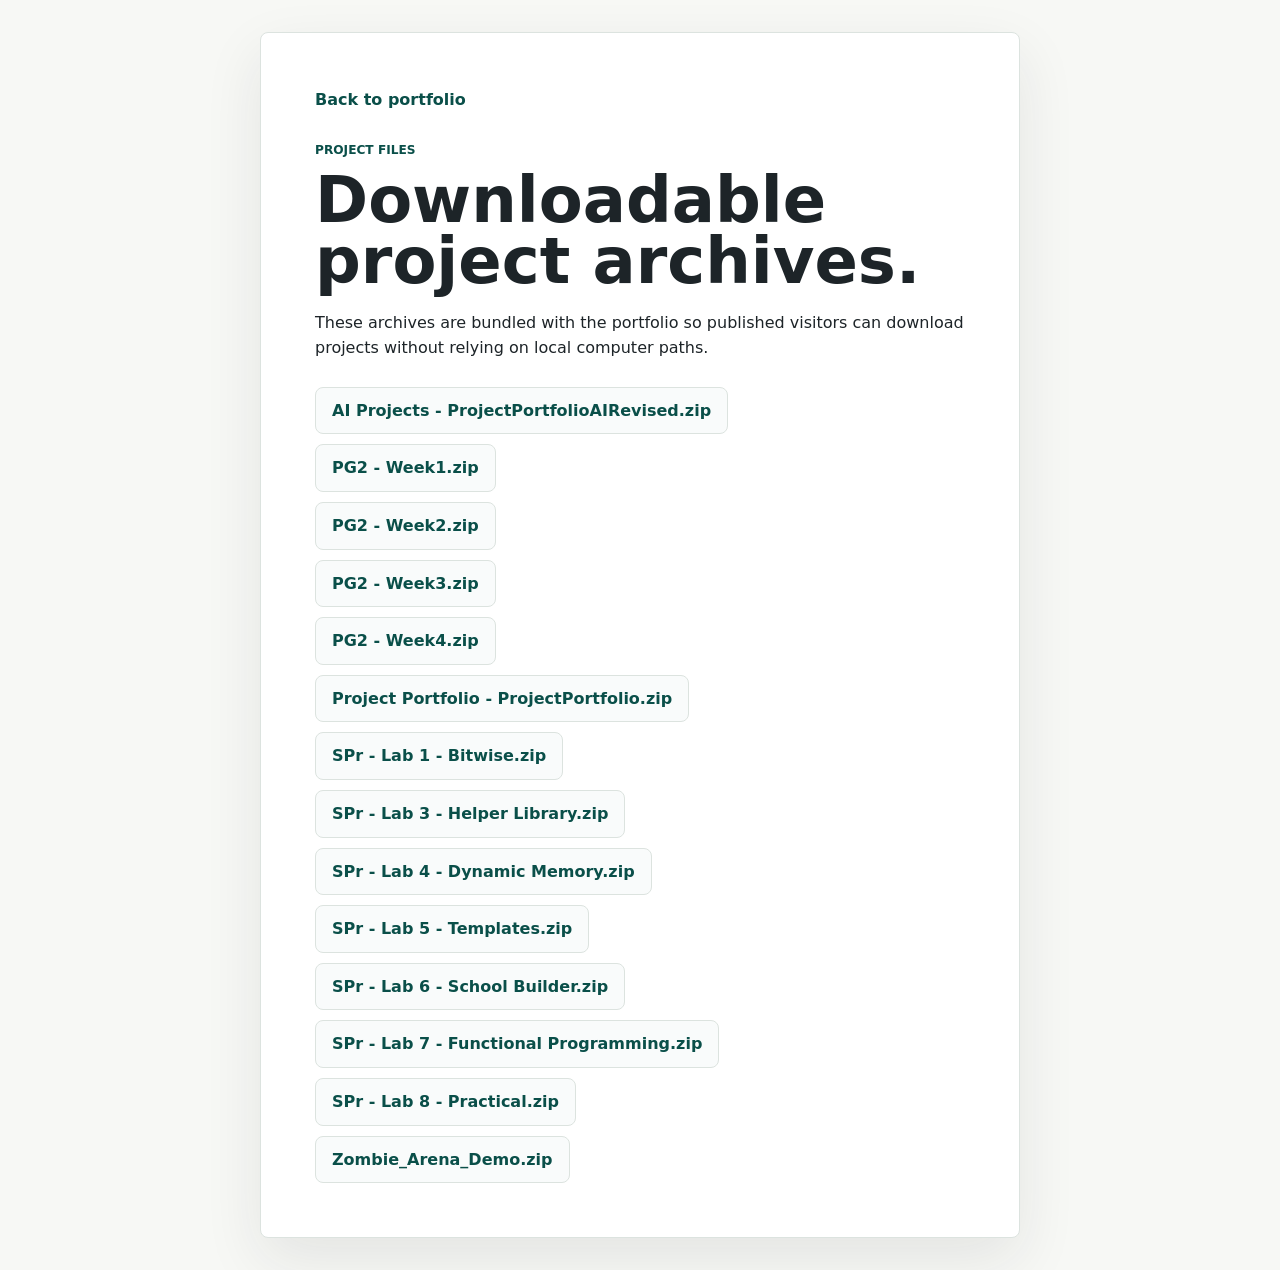
==== assets/zips/index.html @ 71ac12a7 "Initial portfolio website" ====
<!doctype html>
<html lang="en">
  <head>
    <meta charset="utf-8">
    <meta name="viewport" content="width=device-width, initial-scale=1">
    <title>Project Files | Noah Hardy</title>
    <link rel="stylesheet" href="../../styles.css">
  </head>
  <body class="asset-page">
    <main class="asset-shell">
      <a class="back-link" href="../../index.html">Back to portfolio</a>
      <p class="eyebrow">Project Files</p>
      <h1>Downloadable project archives.</h1>
      <p>
        These archives are bundled with the portfolio so published visitors can
        download projects without relying on local computer paths.
      </p>
      <div class="asset-list">
        <a href="AI_Projects/ProjectPortfolioAIRevised.zip" download>AI Projects - ProjectPortfolioAIRevised.zip</a>
        <a href="PG2/Week1.zip" download>PG2 - Week1.zip</a>
        <a href="PG2/Week2.zip" download>PG2 - Week2.zip</a>
        <a href="PG2/Week3.zip" download>PG2 - Week3.zip</a>
        <a href="PG2/Week4.zip" download>PG2 - Week4.zip</a>
        <a href="Project_Portfolio/ProjectPortfolio.zip" download>Project Portfolio - ProjectPortfolio.zip</a>
        <a href="SPr/Lab%201%20-%20Bitwise.zip" download>SPr - Lab 1 - Bitwise.zip</a>
        <a href="SPr/Lab%203%20-%20Helper%20Library.zip" download>SPr - Lab 3 - Helper Library.zip</a>
        <a href="SPr/Lab%204%20-%20Dynamic%20Memory.zip" download>SPr - Lab 4 - Dynamic Memory.zip</a>
        <a href="SPr/Lab%205%20-%20Templates.zip" download>SPr - Lab 5 - Templates.zip</a>
        <a href="SPr/Lab%206%20-%20School%20Builder.zip" download>SPr - Lab 6 - School Builder.zip</a>
        <a href="SPr/Lab%207%20-%20Functional%20Programming.zip" download>SPr - Lab 7 - Functional Programming.zip</a>
        <a href="SPr/Lab%208%20-%20Practical.zip" download>SPr - Lab 8 - Practical.zip</a>
        <a href="Zombie_Arena_Demo.zip" download>Zombie_Arena_Demo.zip</a>
      </div>
    </main>
  </body>
</html>
---- styles.css ----
:root {
  color-scheme: light;
  --bg: #f7f8f5;
  --surface: #ffffff;
  --ink: #1d2428;
  --muted: #5d686d;
  --line: #dce3df;
  --accent: #0d6f63;
  --accent-strong: #0a4f49;
  --gold: #b87918;
  --blue: #345a86;
  --shadow: 0 22px 60px rgba(29, 36, 40, 0.09);
}

* {
  box-sizing: border-box;
}

html {
  scroll-behavior: smooth;
}

body {
  margin: 0;
  background: var(--bg);
  color: var(--ink);
  font-family:
    Inter, ui-sans-serif, system-ui, -apple-system, BlinkMacSystemFont, "Segoe UI",
    sans-serif;
  line-height: 1.6;
}

body.is-lightbox-open {
  overflow: hidden;
}

a {
  color: inherit;
  text-decoration: none;
}

.site-header {
  position: sticky;
  top: 0;
  z-index: 10;
  display: flex;
  align-items: center;
  justify-content: space-between;
  gap: 24px;
  padding: 18px clamp(20px, 5vw, 72px);
  background: rgba(247, 248, 245, 0.92);
  border-bottom: 1px solid rgba(220, 227, 223, 0.9);
  backdrop-filter: blur(14px);
}

.brand {
  display: inline-flex;
  align-items: center;
  gap: 10px;
  font-weight: 800;
}

.brand-mark {
  display: grid;
  width: 38px;
  height: 38px;
  place-items: center;
  background: var(--ink);
  color: #fff;
  border-radius: 8px;
  font-size: 0.82rem;
}

.site-nav {
  display: flex;
  align-items: center;
  gap: clamp(14px, 2.5vw, 30px);
  color: var(--muted);
  font-weight: 650;
}

.site-nav a:hover,
.project-links a:hover,
.contact-links a:hover,
.link-button:hover {
  color: var(--accent);
}

.hero {
  display: grid;
  grid-template-columns: minmax(0, 1.35fr) minmax(280px, 0.65fr);
  gap: clamp(28px, 5vw, 64px);
  align-items: center;
  min-height: min(720px, calc(100vh - 76px));
  padding: clamp(42px, 6vw, 76px) clamp(20px, 5vw, 72px) clamp(34px, 5vw, 58px);
}

.hero-copy {
  max-width: 840px;
}

.eyebrow,
.project-type,
.panel-label {
  margin: 0 0 10px;
  color: var(--accent-strong);
  font-size: 0.76rem;
  font-weight: 800;
  letter-spacing: 0;
  text-transform: uppercase;
}

h1,
h2,
h3,
p {
  margin-top: 0;
}

h1 {
  max-width: 820px;
  margin-bottom: 18px;
  font-size: clamp(3rem, 6.5vw, 5.8rem);
  line-height: 0.95;
  letter-spacing: 0;
}

h2 {
  margin-bottom: 14px;
  font-size: clamp(1.8rem, 3.3vw, 3.2rem);
  line-height: 1.05;
  letter-spacing: 0;
}

h3 {
  margin-bottom: 10px;
  font-size: 1.22rem;
  line-height: 1.2;
}

.hero-text,
.section-heading p,
.profile-copy p {
  max-width: 700px;
  color: var(--muted);
  font-size: 1.08rem;
}

.hero-actions,
.contact-links,
.project-links {
  display: flex;
  flex-wrap: wrap;
  gap: 12px;
  align-items: center;
}

.button,
.contact-links a,
.project-links a,
.link-button {
  display: inline-flex;
  min-height: 44px;
  align-items: center;
  justify-content: center;
  border: 1px solid var(--line);
  border-radius: 8px;
  padding: 10px 16px;
  color: inherit;
  font: inherit;
  font-weight: 750;
  cursor: pointer;
}

.button.primary {
  background: var(--accent);
  border-color: var(--accent);
  color: #fff;
}

.button.secondary,
.contact-links a,
.project-links a,
.link-button {
  background: var(--surface);
}

.link-button.is-copied {
  border-color: rgba(13, 111, 99, 0.34);
  color: var(--accent-strong);
}

.hero-panel {
  display: grid;
  gap: 1px;
  overflow: hidden;
  background: var(--line);
  border: 1px solid var(--line);
  border-radius: 8px;
  box-shadow: var(--shadow);
}

.hero-panel > div {
  padding: 22px;
  background: var(--surface);
}

.hero-panel strong {
  display: block;
  font-size: 1.05rem;
  line-height: 1.3;
}

.section {
  padding: clamp(40px, 5vw, 68px) clamp(20px, 5vw, 72px);
  border-top: 1px solid var(--line);
}

.section-heading {
  margin-bottom: 24px;
}

.project-grid {
  display: flex;
  gap: 20px;
  overflow-x: auto;
  padding: 0 0 18px;
  scroll-snap-type: x proximity;
  scrollbar-color: rgba(13, 111, 99, 0.35) transparent;
}

.project-card {
  flex: 0 0 calc((100% - 40px) / 3);
  overflow: hidden;
  background: var(--surface);
  border: 1px solid var(--line);
  border-radius: 8px;
  box-shadow: 0 12px 34px rgba(29, 36, 40, 0.05);
  scroll-snap-align: start;
}

.project-media {
  position: relative;
}

.project-media img,
.project-video img,
.project-card > .project-image {
  cursor: zoom-in;
}

.media-placeholder {
  display: grid;
  min-height: 150px;
  place-items: center;
  background:
    linear-gradient(135deg, rgba(13, 111, 99, 0.12), rgba(52, 90, 134, 0.13)),
    repeating-linear-gradient(
      45deg,
      rgba(29, 36, 40, 0.08) 0,
      rgba(29, 36, 40, 0.08) 1px,
      transparent 1px,
      transparent 12px
    );
  color: var(--muted);
  font-weight: 800;
}

.project-image {
  display: block;
  width: 100%;
  height: 170px;
  object-fit: cover;
  background: #11191c;
}

.gallery-button {
  position: absolute;
  right: 12px;
  bottom: 12px;
  min-height: 34px;
  border: 1px solid rgba(255, 255, 255, 0.56);
  border-radius: 999px;
  padding: 6px 11px;
  background: rgba(255, 255, 255, 0.93);
  color: var(--ink);
  font: inherit;
  font-size: 0.82rem;
  font-weight: 850;
  cursor: pointer;
  box-shadow: 0 10px 24px rgba(0, 0, 0, 0.2);
}

.image-lightbox[hidden] {
  display: none;
}

.image-lightbox {
  position: fixed;
  inset: 0;
  z-index: 50;
  display: grid;
  place-items: center;
  padding: clamp(16px, 4vw, 42px);
}

.lightbox-backdrop {
  position: absolute;
  inset: 0;
  background: rgba(12, 18, 20, 0.78);
}

.lightbox-dialog {
  position: relative;
  z-index: 1;
  display: grid;
  grid-template-columns: auto minmax(0, 1fr) auto;
  gap: 14px;
  width: min(1120px, 100%);
  max-height: min(820px, 92vh);
  align-items: center;
  padding: clamp(16px, 3vw, 28px);
  background: #fbfcfb;
  border: 1px solid rgba(255, 255, 255, 0.34);
  border-radius: 8px;
  box-shadow: 0 28px 80px rgba(0, 0, 0, 0.34);
}

.lightbox-dialog img {
  grid-column: 2;
  display: block;
  width: 100%;
  max-height: calc(92vh - 150px);
  object-fit: contain;
  background: #11191c;
  border-radius: 6px;
}

.lightbox-close {
  position: absolute;
  top: 14px;
  right: 14px;
}

.lightbox-close,
.lightbox-nav {
  min-height: 40px;
  border: 1px solid var(--line);
  border-radius: 8px;
  padding: 8px 12px;
  background: var(--surface);
  color: var(--ink);
  font: inherit;
  font-weight: 800;
  cursor: pointer;
}

.lightbox-nav[hidden] {
  display: none;
}

.lightbox-prev {
  grid-column: 1;
}

.lightbox-next {
  grid-column: 3;
}

.lightbox-count {
  grid-column: 1 / -1;
  margin: 0;
  color: var(--muted);
  text-align: center;
  font-weight: 750;
}

.project-video {
  margin-bottom: 0;
  border: 0;
  border-bottom: 1px solid var(--line);
  border-radius: 0;
}

.project-video span {
  left: 14px;
  bottom: 14px;
  min-height: 38px;
  padding: 8px 13px;
  font-size: 0.9rem;
}

.project-body {
  padding: 20px;
}

.project-body p {
  color: var(--muted);
}

.tag-list {
  display: flex;
  flex-wrap: wrap;
  gap: 8px;
  padding: 0;
  margin: 18px 0;
  list-style: none;
}

.tag-list li {
  border: 1px solid var(--line);
  border-radius: 999px;
  padding: 5px 10px;
  background: #f8faf8;
  color: var(--muted);
  font-size: 0.86rem;
  font-weight: 700;
}

.split-section {
  display: grid;
  grid-template-columns: minmax(0, 0.95fr) minmax(300px, 1.05fr);
  gap: clamp(28px, 5vw, 64px);
}

.portfolio-showcase {
  background:
    linear-gradient(180deg, rgba(13, 111, 99, 0.06), transparent 42%),
    var(--bg);
}

.portfolio-intro {
  max-width: 760px;
  margin-bottom: 16px;
}

.portfolio-intro h2 {
  max-width: 720px;
  margin-bottom: 8px;
  font-size: clamp(1.55rem, 2.4vw, 2.3rem);
  line-height: 1.02;
  text-transform: none;
}

.title-smallcaps {
  font-size: 0.82em;
  font-variant-caps: small-caps;
  text-transform: uppercase;
}

.drop-letter {
  display: inline-block;
  margin-right: 3px;
  color: #7a1f2b;
  font-family: Georgia, "Times New Roman", serif;
  font-size: 1.85em;
  font-weight: 900;
  line-height: 0.62;
  text-shadow:
    1px 1px 0 rgba(184, 121, 24, 0.24),
    0 8px 18px rgba(122, 31, 43, 0.26);
  vertical-align: -0.13em;
}

.portfolio-intro p:last-child {
  max-width: 650px;
  margin-bottom: 0;
  color: var(--muted);
  font-size: 0.98rem;
}

.showcase-grid {
  display: grid;
  grid-template-columns: minmax(0, 1.25fr) minmax(300px, 0.75fr);
  gap: 18px;
  align-items: start;
}

.portfolio-main {
  display: grid;
  gap: 14px;
}

.portfolio-support {
  display: grid;
  gap: 18px;
}

.portfolio-support article,
.featured-project {
  background: var(--surface);
  border: 1px solid var(--line);
  border-radius: 8px;
  padding: 20px;
}

.portfolio-support article {
  display: flex;
  flex-direction: column;
  justify-content: center;
}

.feature-list {
  display: grid;
  gap: 14px;
}

.feature-list article,
.professional-section,
.contact-card {
  background: var(--surface);
  border: 1px solid var(--line);
  border-radius: 8px;
  padding: 22px;
}

.feature-list p {
  margin: 0;
  color: var(--muted);
}

.featured-project {
  display: grid;
  grid-template-columns: minmax(320px, 0.9fr) minmax(280px, 1fr);
  gap: 18px 22px;
  align-items: start;
  border-color: rgba(13, 111, 99, 0.28);
  box-shadow: 0 18px 42px rgba(13, 111, 99, 0.08);
}

.featured-project .tag-list {
  margin-bottom: 0;
}

.featured-copy h3 {
  margin-bottom: 10px;
  font-size: clamp(1.8rem, 2.8vw, 2.45rem);
  line-height: 1.05;
}

.featured-copy p:not(.project-type) {
  margin-bottom: 16px;
  color: var(--muted);
}

.featured-download {
  grid-column: 1 / -1;
  justify-content: center;
  margin-top: clamp(10px, 2.5vw, 28px);
}

.featured-download a {
  min-width: 230px;
  min-height: 48px;
  border-color: rgba(13, 111, 99, 0.34);
  background: #f9fbfb;
  color: var(--accent-strong);
  box-shadow: 0 14px 30px rgba(13, 111, 99, 0.1);
}

.portfolio-support h3 {
  margin-bottom: 10px;
  font-size: 1.26rem;
}

.portfolio-support p:not(.project-type) {
  color: var(--muted);
}

.video-preview {
  position: relative;
  display: block;
  overflow: hidden;
  width: 100%;
  margin-bottom: 0;
  border: 1px solid var(--line);
  border-radius: 8px;
  background: #11191c;
  aspect-ratio: 16 / 9;
}

.video-preview img {
  width: 100%;
  height: 100%;
  object-fit: cover;
  opacity: 0.82;
  transition: transform 180ms ease, opacity 180ms ease;
}

.video-preview span {
  position: absolute;
  left: 16px;
  bottom: 16px;
  display: inline-flex;
  min-height: 40px;
  align-items: center;
  border-radius: 999px;
  padding: 9px 14px;
  background: rgba(255, 255, 255, 0.94);
  color: var(--ink);
  font-weight: 850;
  font-size: 0.94rem;
  box-shadow: 0 14px 34px rgba(0, 0, 0, 0.22);
}

.video-preview:hover img {
  transform: scale(1.03);
  opacity: 0.95;
}

.professional-section {
  display: grid;
  grid-template-columns: minmax(0, 1.1fr) minmax(300px, 0.9fr);
  gap: clamp(20px, 4vw, 44px);
  align-items: center;
  margin: clamp(28px, 4vw, 48px) clamp(20px, 5vw, 72px) 0;
  background:
    linear-gradient(90deg, rgba(29, 36, 40, 0.04), transparent 45%),
    var(--surface);
}

.profile-copy h2 {
  max-width: 780px;
  margin-bottom: 12px;
  font-size: clamp(1.65rem, 3vw, 2.8rem);
}

.profile-copy p:last-child {
  max-width: 760px;
  margin-bottom: 0;
  color: var(--muted);
}

.contact-card {
  background: #f9fbfb;
}

.contact-card h3 {
  margin-bottom: 16px;
}

.site-footer {
  display: flex;
  align-items: center;
  justify-content: space-between;
  gap: 20px;
  padding: 22px clamp(20px, 5vw, 72px);
  color: var(--muted);
  border-top: 0;
}

.footer-signal {
  display: inline-flex;
  align-items: center;
  min-height: 36px;
  border: 1px solid rgba(13, 111, 99, 0.22);
  border-radius: 999px;
  padding: 6px 14px;
  background:
    linear-gradient(90deg, rgba(13, 111, 99, 0.1), rgba(184, 121, 24, 0.1)),
    #fff;
  color: var(--accent-strong);
  font-family: "SFMono-Regular", Consolas, "Liberation Mono", monospace;
  font-size: 0.82rem;
  font-weight: 800;
  box-shadow: 0 12px 30px rgba(13, 111, 99, 0.08);
}

.asset-page {
  min-height: 100vh;
  display: grid;
  place-items: center;
  padding: 32px;
}

.asset-shell {
  width: min(760px, 100%);
  padding: clamp(28px, 5vw, 54px);
  background: var(--surface);
  border: 1px solid var(--line);
  border-radius: 8px;
  box-shadow: var(--shadow);
}

.asset-shell h1 {
  margin-bottom: 18px;
  font-size: clamp(2.2rem, 5vw, 4.4rem);
}

.asset-shell p:last-child {
  margin-bottom: 0;
  color: var(--muted);
}

.back-link {
  display: inline-flex;
  margin-bottom: 28px;
  color: var(--accent-strong);
  font-weight: 800;
}

.asset-list {
  display: grid;
  gap: 10px;
  margin-top: 26px;
}

.asset-list a {
  display: inline-flex;
  width: fit-content;
  min-height: 44px;
  align-items: center;
  border: 1px solid var(--line);
  border-radius: 8px;
  padding: 10px 16px;
  background: #f9fbfb;
  color: var(--accent-strong);
  font-weight: 800;
}

.archive-links {
  display: flex;
  flex-wrap: wrap;
  gap: 8px;
  margin-top: 18px;
}

.archive-links a {
  display: inline-flex;
  min-height: 36px;
  align-items: center;
  border: 1px solid var(--line);
  border-radius: 999px;
  padding: 7px 11px;
  background: #f9fbfb;
  color: var(--accent-strong);
  font-size: 0.84rem;
  font-weight: 800;
}

.archive-card code {
  color: var(--accent-strong);
  font-family: "SFMono-Regular", Consolas, "Liberation Mono", monospace;
  font-size: 0.9em;
}

.asset-video-section {
  margin-top: 32px;
  padding-top: 26px;
  border-top: 1px solid var(--line);
}

.asset-video-section h2 {
  font-size: clamp(1.5rem, 3vw, 2.4rem);
}

.asset-video-section a {
  color: var(--accent-strong);
  font-weight: 800;
}

.resume-page {
  place-items: start center;
  background:
    linear-gradient(rgba(13, 111, 99, 0.04) 1px, transparent 1px),
    linear-gradient(90deg, rgba(52, 90, 134, 0.045) 1px, transparent 1px),
    linear-gradient(135deg, rgba(122, 31, 43, 0.08), transparent 36%),
    var(--bg);
  background-size: 28px 28px, 28px 28px, auto, auto;
}

.resume-shell {
  width: min(1180px, 100%);
  padding: clamp(24px, 4vw, 46px);
  background:
    linear-gradient(135deg, rgba(13, 111, 99, 0.055), transparent 32%),
    linear-gradient(315deg, rgba(122, 31, 43, 0.08), transparent 36%),
    var(--surface);
}

.resume-hero {
  display: grid;
  grid-template-columns: minmax(0, 1.3fr) minmax(300px, 0.7fr);
  gap: clamp(24px, 4vw, 46px);
  align-items: stretch;
  padding: clamp(24px, 4vw, 42px);
  background:
    linear-gradient(135deg, rgba(255, 255, 255, 0.84), rgba(249, 251, 251, 0.94)),
    repeating-linear-gradient(90deg, rgba(13, 111, 99, 0.06) 0 1px, transparent 1px 18px);
  border: 1px solid rgba(13, 111, 99, 0.2);
  border-radius: 8px;
  box-shadow: 0 20px 60px rgba(29, 36, 40, 0.08);
}

.resume-kicker,
.resume-section-label,
.resume-metric span,
.resume-project-grid span {
  display: block;
  margin: 0 0 10px;
  color: #7a1f2b;
  font-size: 0.76rem;
  font-weight: 900;
  letter-spacing: 0;
  text-transform: uppercase;
}

.resume-hero h1 {
  max-width: none;
  margin-bottom: 28px;
  color: var(--ink);
  font-size: clamp(4rem, 9vw, 8rem);
  line-height: 0.88;
}

.resume-title {
  display: flex;
  min-height: 150px;
  max-width: 820px;
  align-items: center;
  border-left: 5px solid #7a1f2b;
  padding: 18px 22px;
  background:
    linear-gradient(90deg, rgba(122, 31, 43, 0.07), rgba(13, 111, 99, 0.06)),
    rgba(249, 251, 251, 0.82);
  color: var(--accent-strong);
  font-family: Consolas, "Cascadia Code", "Courier New", monospace;
  font-size: clamp(1.25rem, 2.2vw, 1.9rem);
  font-weight: 700;
  line-height: 1.45;
}

.resume-target-strip span {
  min-height: 44px;
  border: 1px solid rgba(13, 111, 99, 0.22);
  border-radius: 999px;
  padding: 10px 14px;
  background: #f9fbfb;
  color: var(--accent-strong);
  font-size: 0.9rem;
  font-weight: 800;
}

.resume-contact-panel {
  display: grid;
  position: relative;
  overflow: hidden;
  align-content: start;
  gap: 14px;
  min-height: 420px;
  padding: 22px;
  background:
    linear-gradient(115deg, transparent 0%, rgba(255, 255, 255, 0.13) 18%, transparent 34%) 0 0 / 240% 100%,
    repeating-linear-gradient(135deg, rgba(255, 255, 255, 0.04) 0 1px, transparent 1px 18px),
    linear-gradient(180deg, rgba(24, 50, 71, 0.97), rgba(29, 36, 40, 0.94)),
    #1d2428;
  border: 1px solid rgba(255, 255, 255, 0.1);
  border-radius: 8px;
  box-shadow: inset 0 0 0 1px rgba(255, 255, 255, 0.05);
  animation: resume-panel-shimmer 8s linear infinite;
}

.resume-contact-panel p {
  margin: 0 0 16px;
  color: #f4d7a1;
  font-family: "Segoe Script", "Brush Script MT", "Lucida Handwriting", cursive;
  font-size: clamp(1.7rem, 3vw, 2.5rem);
  font-weight: 700;
  line-height: 1;
  text-shadow: 0 12px 28px rgba(0, 0, 0, 0.28);
}

.resume-contact-button {
  position: relative;
  display: grid;
  gap: 2px;
  width: 100%;
  overflow-wrap: anywhere;
  appearance: none;
  border: 1px solid rgba(244, 215, 161, 0.42);
  border-radius: 8px;
  padding: 12px 14px;
  background:
    linear-gradient(135deg, rgba(244, 215, 161, 0.16), rgba(255, 255, 255, 0.06)),
    rgba(255, 255, 255, 0.05);
  color: #f7f8f5;
  font: inherit;
  text-align: left;
  text-decoration: none;
  cursor: pointer;
  box-shadow: 0 14px 30px rgba(0, 0, 0, 0.2);
  transition: border-color 160ms ease, transform 160ms ease;
}

.resume-contact-button span {
  color: #f4d7a1;
  font-size: 0.72rem;
  font-weight: 900;
  text-transform: uppercase;
}

.resume-contact-button strong {
  color: #f7f8f5;
  font-family: Consolas, "Cascadia Code", "Courier New", monospace;
  font-size: 0.9rem;
  line-height: 1.3;
}

.resume-contact-button:hover,
.resume-contact-button.is-copied {
  border-color: rgba(244, 215, 161, 0.78);
  transform: translateY(-1px);
}

.resume-panel,
.resume-metric {
  background: rgba(255, 255, 255, 0.92);
  border: 1px solid var(--line);
  border-radius: 8px;
  box-shadow: 0 16px 42px rgba(29, 36, 40, 0.06);
}

.resume-panel {
  margin-top: 18px;
  padding: clamp(22px, 3vw, 32px);
}

.resume-profile h2,
.resume-panel h2 {
  max-width: 780px;
  margin-bottom: 12px;
  font-size: clamp(1.65rem, 3vw, 2.7rem);
  line-height: 1.02;
}

.resume-panel p {
  max-width: 820px;
  color: var(--muted);
}

.resume-dashboard {
  display: grid;
  grid-template-columns: repeat(3, minmax(0, 1fr));
  gap: 14px;
  margin-top: 18px;
}

.resume-metric {
  padding: 20px;
}

.resume-metric strong {
  display: block;
  margin-bottom: 8px;
  font-size: 1.18rem;
  line-height: 1.15;
}

.resume-metric p {
  margin: 0;
  color: var(--muted);
}

.resume-two-column {
  display: grid;
  grid-template-columns: minmax(0, 1.15fr) minmax(300px, 0.85fr);
  gap: 18px;
  align-items: stretch;
}

.resume-skill-lanes {
  display: grid;
  gap: 18px;
}

.resume-skill-lanes h3 {
  margin-bottom: 8px;
}

.resume-tags {
  display: flex;
  flex-wrap: wrap;
  gap: 8px;
  padding: 0;
  margin: 0;
  list-style: none;
}

.resume-tags li {
  border: 1px solid var(--line);
  border-radius: 999px;
  padding: 7px 11px;
  background: #f9fbfb;
  color: var(--accent-strong);
  font-size: 0.9rem;
  font-weight: 750;
}

.resume-code-card {
  display: grid;
  align-content: center;
  background:
    linear-gradient(115deg, transparent 0%, rgba(255, 255, 255, 0.13) 18%, transparent 34%) 0 0 / 240% 100%,
    repeating-linear-gradient(135deg, rgba(255, 255, 255, 0.04) 0 1px, transparent 1px 18px),
    linear-gradient(180deg, rgba(24, 50, 71, 0.97), rgba(29, 36, 40, 0.94)),
    #1d2428;
  animation: resume-panel-shimmer 8s linear infinite;
}

.resume-code-card .resume-section-label {
  color: #f4d7a1;
}

.resume-code-card pre {
  overflow-x: auto;
  margin: 0;
  color: #f7f8f5;
  font-family: "SFMono-Regular", Consolas, "Liberation Mono", monospace;
  font-size: clamp(0.78rem, 1.3vw, 1rem);
  line-height: 1.7;
}

.resume-section-heading {
  display: flex;
  align-items: end;
  justify-content: space-between;
  gap: 20px;
  margin-bottom: 20px;
}

.resume-section-link {
  display: inline-flex;
  min-height: 42px;
  align-items: center;
  border: 1px solid rgba(13, 111, 99, 0.3);
  border-radius: 8px;
  padding: 8px 14px;
  color: var(--accent-strong);
  font-weight: 850;
}

.resume-project-grid {
  display: grid;
  grid-template-columns: repeat(5, minmax(190px, 1fr));
  gap: 12px;
}

.resume-project-grid article {
  min-height: 230px;
  padding: 18px;
  background:
    linear-gradient(180deg, #ffffff, #f9fbfb);
  border: 1px solid var(--line);
  border-radius: 8px;
}

.resume-project-grid h3 {
  margin-bottom: 10px;
}

.resume-project-grid p {
  margin: 0;
  font-size: 0.94rem;
}

.resume-target {
  position: relative;
  overflow: hidden;
  border-color: rgba(122, 31, 43, 0.22);
}

.resume-target-strip {
  display: flex;
  flex-wrap: wrap;
  gap: 10px;
  margin-top: 20px;
}

@keyframes resume-panel-shimmer {
  0% {
    background-position: 0% 0, 0 0, 0 0, 0 0;
  }

  100% {
    background-position: 240% 0, 28px 28px, 0 0, 0 0;
  }
}

@media (prefers-reduced-motion: reduce) {
  .resume-contact-panel,
  .resume-code-card {
    animation: none;
  }
}

@media (max-width: 920px) {
  .hero,
  .split-section,
  .portfolio-intro,
  .showcase-grid,
  .featured-project,
  .professional-section,
  .resume-hero,
  .resume-dashboard,
  .resume-two-column {
    grid-template-columns: 1fr;
  }

  .resume-project-grid {
    grid-template-columns: repeat(2, minmax(0, 1fr));
  }

  .hero {
    min-height: auto;
  }

  .project-grid {
    padding-right: 2px;
  }

  .project-card {
    flex-basis: min(370px, 86vw);
  }
}

@media (max-width: 680px) {
  .site-header,
  .site-footer {
    align-items: flex-start;
    flex-direction: column;
  }

  .site-nav {
    width: 100%;
    justify-content: space-between;
    gap: 10px;
    font-size: 0.92rem;
  }

  h1 {
    font-size: 3rem;
  }

  .resume-project-grid {
    grid-template-columns: 1fr;
  }

  .resume-section-heading {
    align-items: flex-start;
    flex-direction: column;
  }

  .footer-signal {
    max-width: 100%;
    overflow-wrap: anywhere;
  }
}
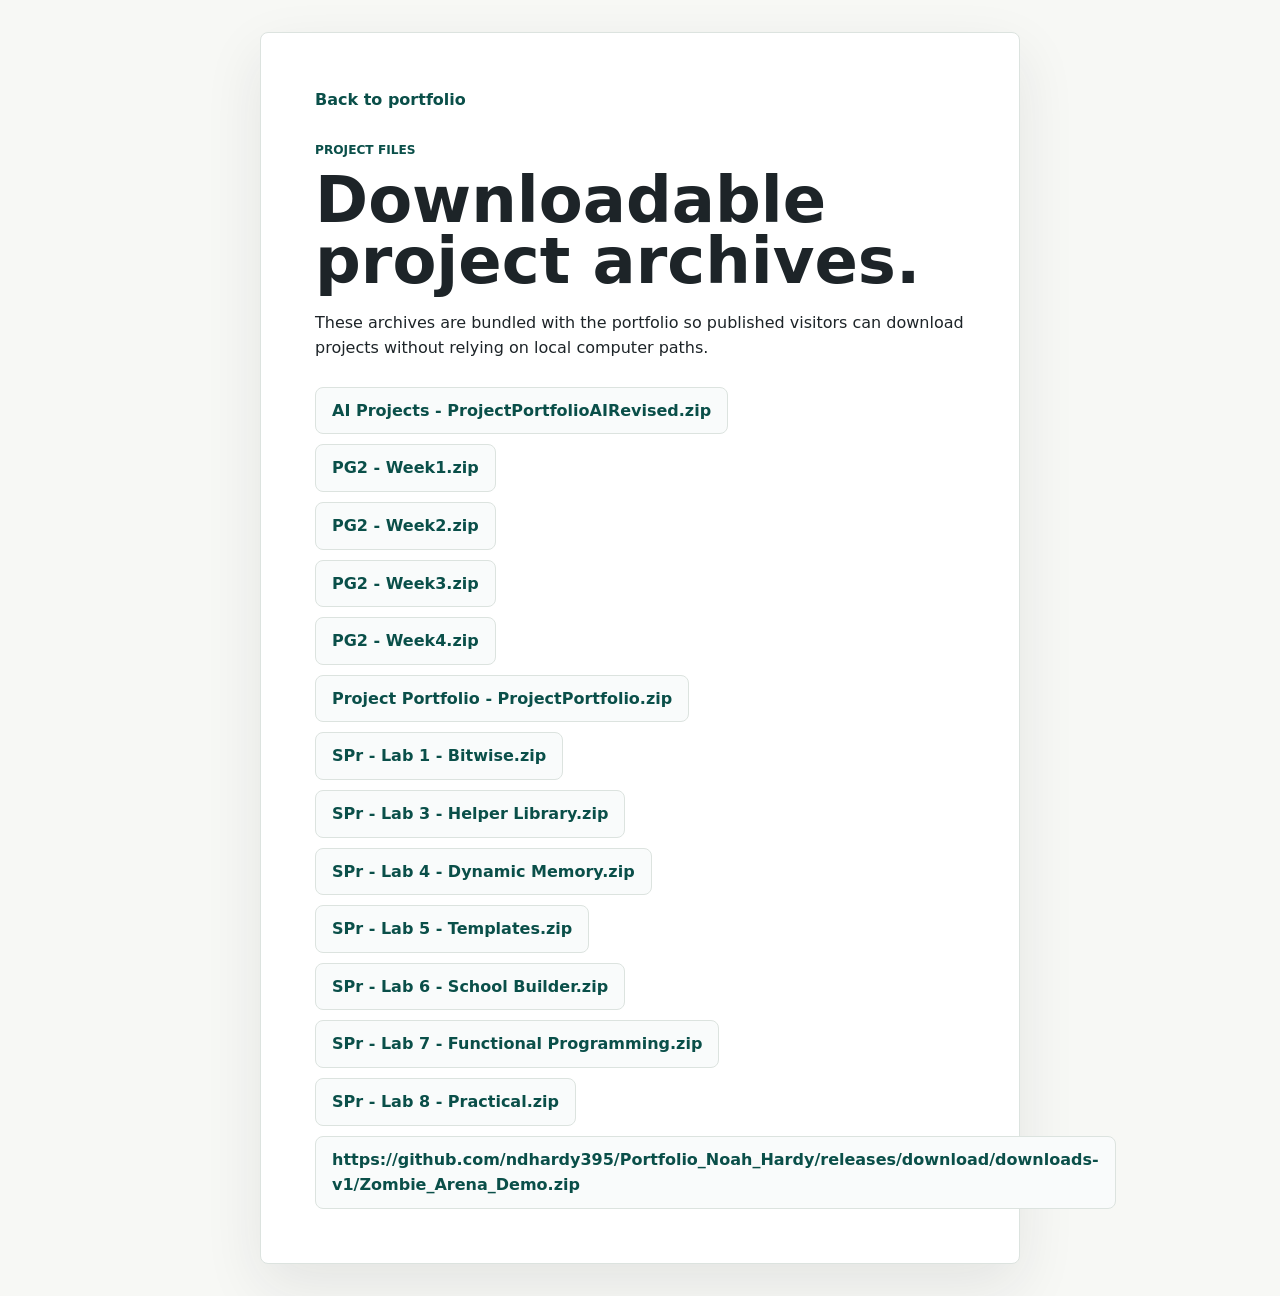
==== commit 1fed2a20: "Use GitHub release downloads" ====
--- a/assets/zips/index.html
+++ b/assets/zips/index.html
@@ -16,20 +16,20 @@
         download projects without relying on local computer paths.
       </p>
       <div class="asset-list">
-        <a href="AI_Projects/ProjectPortfolioAIRevised.zip" download>AI Projects - ProjectPortfolioAIRevised.zip</a>
-        <a href="PG2/Week1.zip" download>PG2 - Week1.zip</a>
-        <a href="PG2/Week2.zip" download>PG2 - Week2.zip</a>
-        <a href="PG2/Week3.zip" download>PG2 - Week3.zip</a>
-        <a href="PG2/Week4.zip" download>PG2 - Week4.zip</a>
-        <a href="Project_Portfolio/ProjectPortfolio.zip" download>Project Portfolio - ProjectPortfolio.zip</a>
-        <a href="SPr/Lab%201%20-%20Bitwise.zip" download>SPr - Lab 1 - Bitwise.zip</a>
-        <a href="SPr/Lab%203%20-%20Helper%20Library.zip" download>SPr - Lab 3 - Helper Library.zip</a>
-        <a href="SPr/Lab%204%20-%20Dynamic%20Memory.zip" download>SPr - Lab 4 - Dynamic Memory.zip</a>
-        <a href="SPr/Lab%205%20-%20Templates.zip" download>SPr - Lab 5 - Templates.zip</a>
-        <a href="SPr/Lab%206%20-%20School%20Builder.zip" download>SPr - Lab 6 - School Builder.zip</a>
-        <a href="SPr/Lab%207%20-%20Functional%20Programming.zip" download>SPr - Lab 7 - Functional Programming.zip</a>
-        <a href="SPr/Lab%208%20-%20Practical.zip" download>SPr - Lab 8 - Practical.zip</a>
-        <a href="Zombie_Arena_Demo.zip" download>Zombie_Arena_Demo.zip</a>
+        <a href="https://github.com/ndhardy395/Portfolio_Noah_Hardy/releases/download/downloads-v1/ProjectPortfolioAIRevised.zip" download>AI Projects - ProjectPortfolioAIRevised.zip</a>
+        <a href="https://github.com/ndhardy395/Portfolio_Noah_Hardy/releases/download/downloads-v1/Week1.zip" download>PG2 - Week1.zip</a>
+        <a href="https://github.com/ndhardy395/Portfolio_Noah_Hardy/releases/download/downloads-v1/Week2.zip" download>PG2 - Week2.zip</a>
+        <a href="https://github.com/ndhardy395/Portfolio_Noah_Hardy/releases/download/downloads-v1/Week3.zip" download>PG2 - Week3.zip</a>
+        <a href="https://github.com/ndhardy395/Portfolio_Noah_Hardy/releases/download/downloads-v1/Week4.zip" download>PG2 - Week4.zip</a>
+        <a href="https://github.com/ndhardy395/Portfolio_Noah_Hardy/releases/download/downloads-v1/ProjectPortfolio.zip" download>Project Portfolio - ProjectPortfolio.zip</a>
+        <a href="https://github.com/ndhardy395/Portfolio_Noah_Hardy/releases/download/downloads-v1/Lab%201%20-%20Bitwise.zip" download>SPr - Lab 1 - Bitwise.zip</a>
+        <a href="https://github.com/ndhardy395/Portfolio_Noah_Hardy/releases/download/downloads-v1/Lab%203%20-%20Helper%20Library.zip" download>SPr - Lab 3 - Helper Library.zip</a>
+        <a href="https://github.com/ndhardy395/Portfolio_Noah_Hardy/releases/download/downloads-v1/Lab%204%20-%20Dynamic%20Memory.zip" download>SPr - Lab 4 - Dynamic Memory.zip</a>
+        <a href="https://github.com/ndhardy395/Portfolio_Noah_Hardy/releases/download/downloads-v1/Lab%205%20-%20Templates.zip" download>SPr - Lab 5 - Templates.zip</a>
+        <a href="https://github.com/ndhardy395/Portfolio_Noah_Hardy/releases/download/downloads-v1/Lab%206%20-%20School%20Builder.zip" download>SPr - Lab 6 - School Builder.zip</a>
+        <a href="https://github.com/ndhardy395/Portfolio_Noah_Hardy/releases/download/downloads-v1/Lab%207%20-%20Functional%20Programming.zip" download>SPr - Lab 7 - Functional Programming.zip</a>
+        <a href="https://github.com/ndhardy395/Portfolio_Noah_Hardy/releases/download/downloads-v1/Lab%208%20-%20Practical.zip" download>SPr - Lab 8 - Practical.zip</a>
+        <a href="https://github.com/ndhardy395/Portfolio_Noah_Hardy/releases/download/downloads-v1/Zombie_Arena_Demo.zip" download>https://github.com/ndhardy395/Portfolio_Noah_Hardy/releases/download/downloads-v1/Zombie_Arena_Demo.zip</a>
       </div>
     </main>
   </body>
